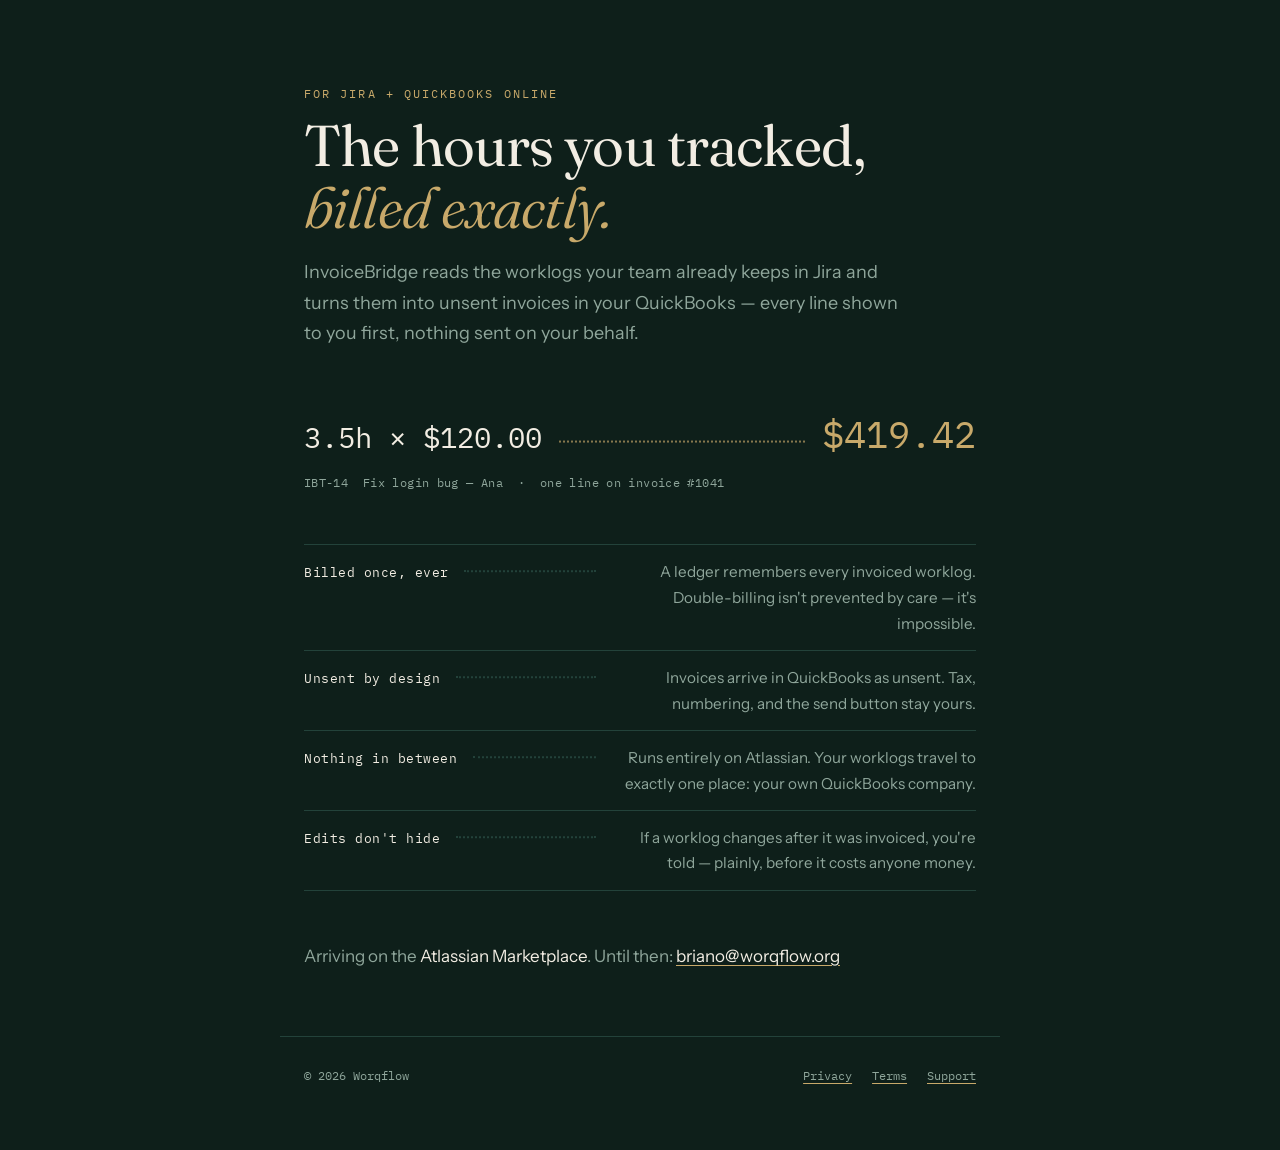
==== index.html @ 20459fa9 "InvoiceBridge site: landing, privacy, terms" ====
<!doctype html>
<html lang="en">
<head>
<meta charset="utf-8">
<meta name="viewport" content="width=device-width, initial-scale=1">
<title>InvoiceBridge — the hours you tracked, billed exactly</title>
<meta name="description" content="InvoiceBridge turns Jira worklogs into unsent QuickBooks Online invoices. For Jira + QuickBooks Online, on the Atlassian Marketplace.">
<link rel="preconnect" href="https://fonts.googleapis.com">
<link rel="preconnect" href="https://fonts.gstatic.com" crossorigin>
<link href="https://fonts.googleapis.com/css2?family=Fraunces:ital,opsz,wght@0,9..144,340..460;1,9..144,320..420&family=IBM+Plex+Mono:wght@400;500&family=Instrument+Sans:wght@400;500&display=swap" rel="stylesheet">
<link rel="stylesheet" href="/style.css">
</head>
<body>
<main>
  <p class="eyebrow rise">For Jira + QuickBooks Online</p>
  <h1 class="rise d1">The hours you tracked,<br><em>billed exactly.</em></h1>
  <p class="lede rise d2">InvoiceBridge reads the worklogs your team already keeps in Jira and turns them into unsent invoices in your QuickBooks — every line shown to you first, nothing sent on your behalf.</p>

  <div class="hero-line rise d3" aria-label="Example: 3.5 hours at 120 dollars per hour becomes a 420 dollar invoice line">
    <span class="hrs">3.5h&nbsp;×&nbsp;$120.00</span>
    <span class="leader" aria-hidden="true"></span>
    <span class="amt" id="amt">$420.00</span>
  </div>
  <p class="hero-sub rise d3">IBT-14&nbsp;&nbsp;Fix login bug — Ana&nbsp;&nbsp;·&nbsp;&nbsp;one line on invoice #1041</p>

  <ul class="ledger rise d3">
    <li><span class="k">Billed once, ever</span><span class="leader"></span><span class="v">A ledger remembers every invoiced worklog. Double-billing isn't prevented by care — it's impossible.</span></li>
    <li><span class="k">Unsent by design</span><span class="leader"></span><span class="v">Invoices arrive in QuickBooks as unsent. Tax, numbering, and the send button stay yours.</span></li>
    <li><span class="k">Nothing in between</span><span class="leader"></span><span class="v">Runs entirely on Atlassian. Your worklogs travel to exactly one place: your own QuickBooks company.</span></li>
    <li><span class="k">Edits don't hide</span><span class="leader"></span><span class="v">If a worklog changes after it was invoiced, you're told — plainly, before it costs anyone money.</span></li>
  </ul>

  <p class="rise d3" style="color: var(--sage);">Arriving on the <span style="color: var(--paper);">Atlassian Marketplace</span>. Until then: <a href="mailto:briano@worqflow.org">briano@worqflow.org</a></p>
</main>
<footer>
  <span>© 2026 Worqflow</span>
  <span class="spacer"></span>
  <a href="/privacy.html">Privacy</a>
  <a href="/terms.html">Terms</a>
  <a href="mailto:briano@worqflow.org">Support</a>
</footer>
<script>
  (function () {
    if (matchMedia('(prefers-reduced-motion: reduce)').matches) return;
    var el = document.getElementById('amt'), target = 420, t0 = null;
    function tick(t) {
      if (!t0) t0 = t;
      var p = Math.min((t - t0) / 900, 1), e = 1 - Math.pow(1 - p, 3);
      el.textContent = '$' + (target * e).toFixed(2);
      if (p < 1) requestAnimationFrame(tick);
    }
    setTimeout(function () { requestAnimationFrame(tick); }, 500);
  })();
</script>
</body>
</html>
---- style.css ----
:root {
  --ink: #0e1f1a;
  --ink-2: #132922;
  --paper: #f2ede3;
  --sage: #8fa69b;
  --brass: #c8a96a;
  --rule: #23423a;
  --max: 720px;
}
* { box-sizing: border-box; }
html { -webkit-text-size-adjust: 100%; }
body {
  margin: 0;
  background: var(--ink);
  color: var(--paper);
  font-family: "Instrument Sans", -apple-system, BlinkMacSystemFont, "Segoe UI", sans-serif;
  font-size: 1.0625rem;
  line-height: 1.7;
  -webkit-font-smoothing: antialiased;
}
main { max-width: var(--max); margin: 0 auto; padding: 72px 24px 48px; }
a { color: var(--paper); text-decoration-color: var(--brass); text-underline-offset: 3px; }
a:hover { color: var(--brass); }
a:focus-visible, button:focus-visible { outline: 2px solid var(--brass); outline-offset: 3px; border-radius: 2px; }

.eyebrow {
  font-family: "IBM Plex Mono", ui-monospace, monospace;
  font-size: 0.72rem;
  letter-spacing: 0.18em;
  text-transform: uppercase;
  color: var(--brass);
}
h1 {
  font-family: "Fraunces", Georgia, serif;
  font-weight: 380;
  font-size: clamp(2.4rem, 6vw, 3.6rem);
  line-height: 1.08;
  letter-spacing: -0.015em;
  margin: 0.5rem 0 0;
}
h1 em { font-style: italic; font-weight: 340; color: var(--brass); }
h2 {
  font-family: "Fraunces", Georgia, serif;
  font-weight: 420;
  font-size: 1.35rem;
  letter-spacing: -0.005em;
  margin: 2.6rem 0 0.6rem;
}
.lede { color: var(--sage); font-size: 1.125rem; max-width: 34em; }

/* ── the ledger: dotted-leader rows ───────────────────────── */
.ledger { margin: 3.2rem 0; padding: 0; list-style: none; }
.ledger li {
  display: flex;
  align-items: baseline;
  gap: 0.9em;
  padding: 0.85rem 0;
  border-bottom: 1px solid var(--rule);
}
.ledger li:first-child { border-top: 1px solid var(--rule); }
.ledger .k {
  font-family: "IBM Plex Mono", ui-monospace, monospace;
  font-size: 0.8rem;
  letter-spacing: 0.04em;
  color: var(--paper);
  white-space: nowrap;
}
.ledger .leader {
  flex: 1;
  border-bottom: 2px dotted var(--rule);
  transform: translateY(-0.28em);
  min-width: 2.5em;
}
.ledger .v { color: var(--sage); font-size: 0.95rem; text-align: right; max-width: 24em; }

/* ── hero conversion line ─────────────────────────────────── */
.hero-line {
  margin: 3.4rem 0 0.4rem;
  display: flex;
  align-items: baseline;
  gap: 1em;
  font-family: "IBM Plex Mono", ui-monospace, monospace;
  font-variant-numeric: tabular-nums;
}
.hero-line .hrs { font-size: clamp(1.3rem, 3.2vw, 1.8rem); color: var(--paper); }
.hero-line .leader { flex: 1; border-bottom: 2px dotted var(--brass); opacity: 0.65; transform: translateY(-0.32em); }
.hero-line .amt { font-size: clamp(1.6rem, 4vw, 2.3rem); color: var(--brass); }
.hero-sub {
  font-family: "IBM Plex Mono", ui-monospace, monospace;
  font-size: 0.78rem;
  color: var(--sage);
  letter-spacing: 0.03em;
  margin-top: 0.2rem;
}

@media (prefers-reduced-motion: no-preference) {
  .rise { opacity: 0; transform: translateY(10px); animation: rise 0.7s cubic-bezier(.2,.7,.2,1) forwards; }
  .rise.d1 { animation-delay: 0.12s; }
  .rise.d2 { animation-delay: 0.26s; }
  .rise.d3 { animation-delay: 0.42s; }
  @keyframes rise { to { opacity: 1; transform: none; } }
}

/* ── prose pages ──────────────────────────────────────────── */
.prose p, .prose ul { max-width: 38em; }
.prose ul { padding-left: 1.1rem; }
.prose li { margin: 0.35rem 0; }
.date { font-family: "IBM Plex Mono", ui-monospace, monospace; font-size: 0.78rem; color: var(--sage); letter-spacing: 0.05em; }
.klabel {
  font-family: "IBM Plex Mono", ui-monospace, monospace;
  font-size: 0.72rem;
  letter-spacing: 0.16em;
  text-transform: uppercase;
  color: var(--brass);
  display: block;
  margin-top: 2.4rem;
}
.klabel + h2 { margin-top: 0.2rem; }

footer {
  max-width: var(--max);
  margin: 0 auto;
  padding: 28px 24px 64px;
  border-top: 1px solid var(--rule);
  display: flex;
  flex-wrap: wrap;
  gap: 0.4em 1.6em;
  font-family: "IBM Plex Mono", ui-monospace, monospace;
  font-size: 0.78rem;
  color: var(--sage);
}
footer a { color: var(--sage); }
footer .spacer { flex: 1; }
@media (max-width: 560px) {
  main { padding-top: 52px; }
  .ledger .v { max-width: 14em; }
}
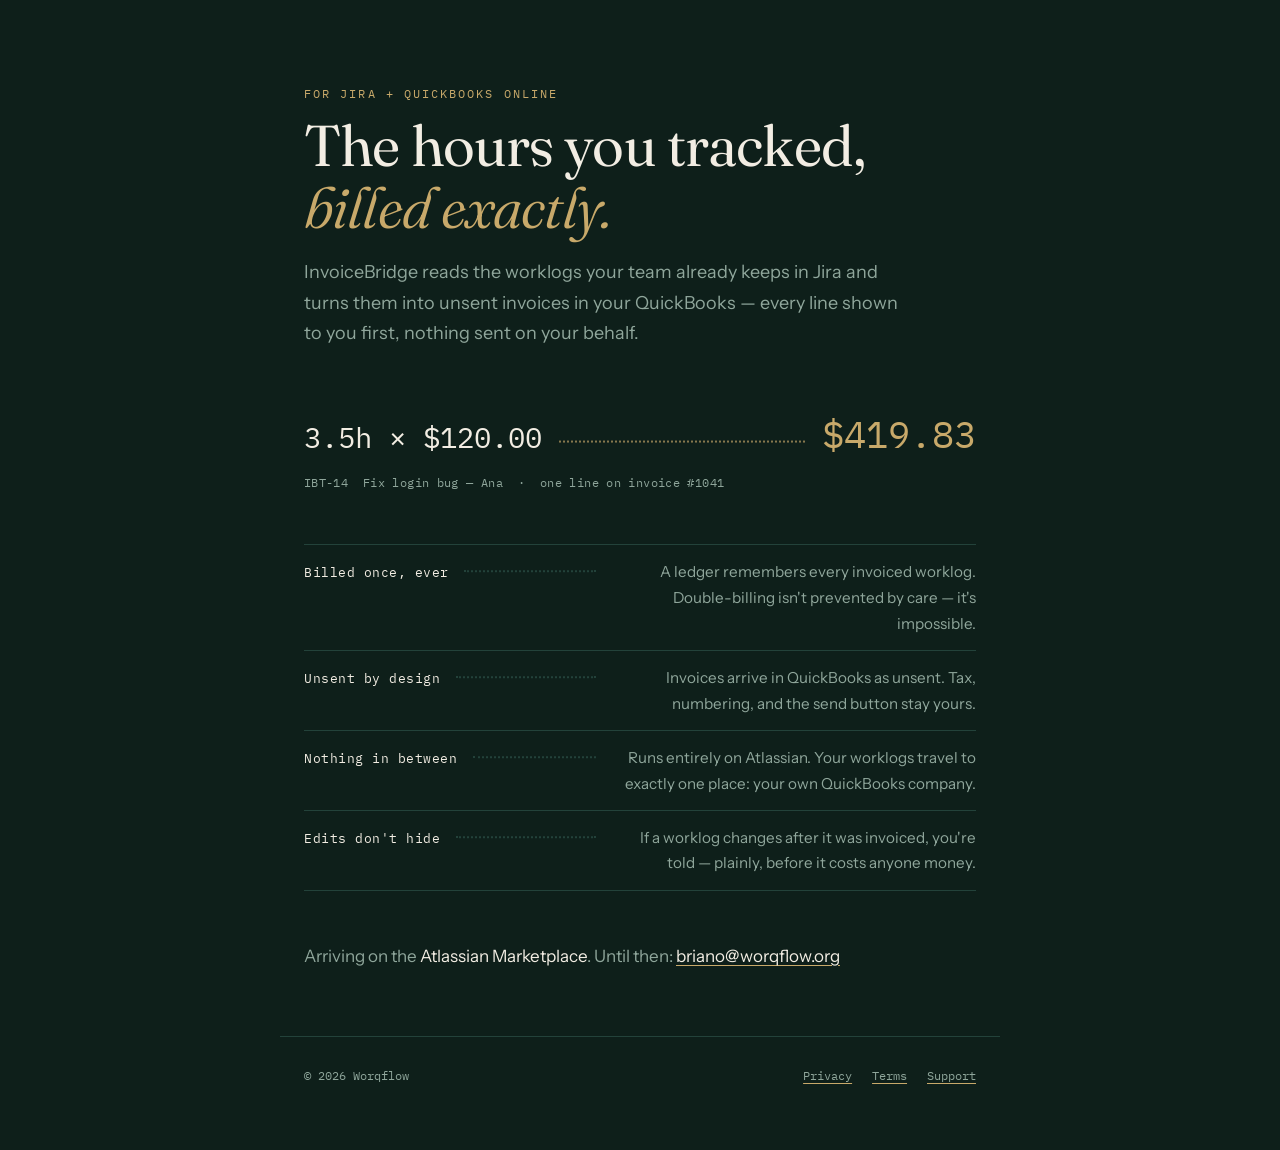
==== commit e3f422d5: "logo + favicon" ====
--- a/index.html
+++ b/index.html
@@ -8,6 +8,7 @@
 <link rel="preconnect" href="https://fonts.googleapis.com">
 <link rel="preconnect" href="https://fonts.gstatic.com" crossorigin>
 <link href="https://fonts.googleapis.com/css2?family=Fraunces:ital,opsz,wght@0,9..144,340..460;1,9..144,320..420&family=IBM+Plex+Mono:wght@400;500&family=Instrument+Sans:wght@400;500&display=swap" rel="stylesheet">
+<link rel="icon" type="image/png" href="/favicon.png">
 <link rel="stylesheet" href="/style.css">
 </head>
 <body>
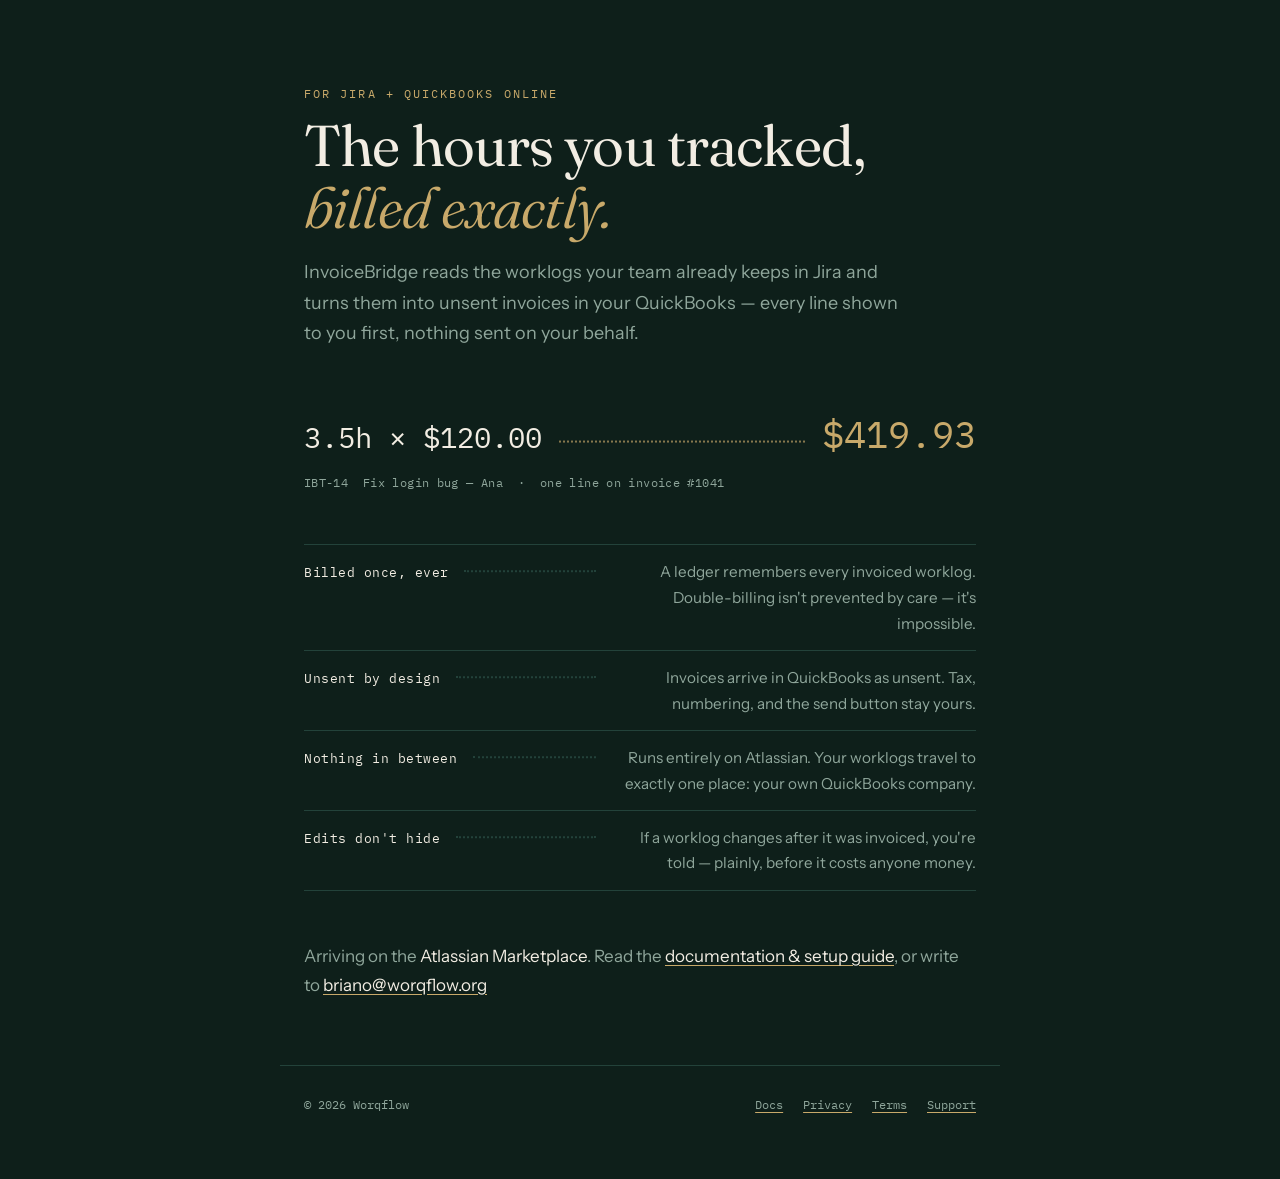
==== commit baee0079: "Add documentation & setup guide with functional-test walkthrough The site had only the landing page," ====
--- a/index.html
+++ b/index.html
@@ -31,11 +31,12 @@
     <li><span class="k">Edits don't hide</span><span class="leader"></span><span class="v">If a worklog changes after it was invoiced, you're told — plainly, before it costs anyone money.</span></li>
   </ul>
 
-  <p class="rise d3" style="color: var(--sage);">Arriving on the <span style="color: var(--paper);">Atlassian Marketplace</span>. Until then: <a href="mailto:briano@worqflow.org">briano@worqflow.org</a></p>
+  <p class="rise d3" style="color: var(--sage);">Arriving on the <span style="color: var(--paper);">Atlassian Marketplace</span>. Read the <a href="/docs.html">documentation &amp; setup guide</a>, or write to <a href="mailto:briano@worqflow.org">briano@worqflow.org</a></p>
 </main>
 <footer>
   <span>© 2026 Worqflow</span>
   <span class="spacer"></span>
+  <a href="/docs.html">Docs</a>
   <a href="/privacy.html">Privacy</a>
   <a href="/terms.html">Terms</a>
   <a href="mailto:briano@worqflow.org">Support</a>
